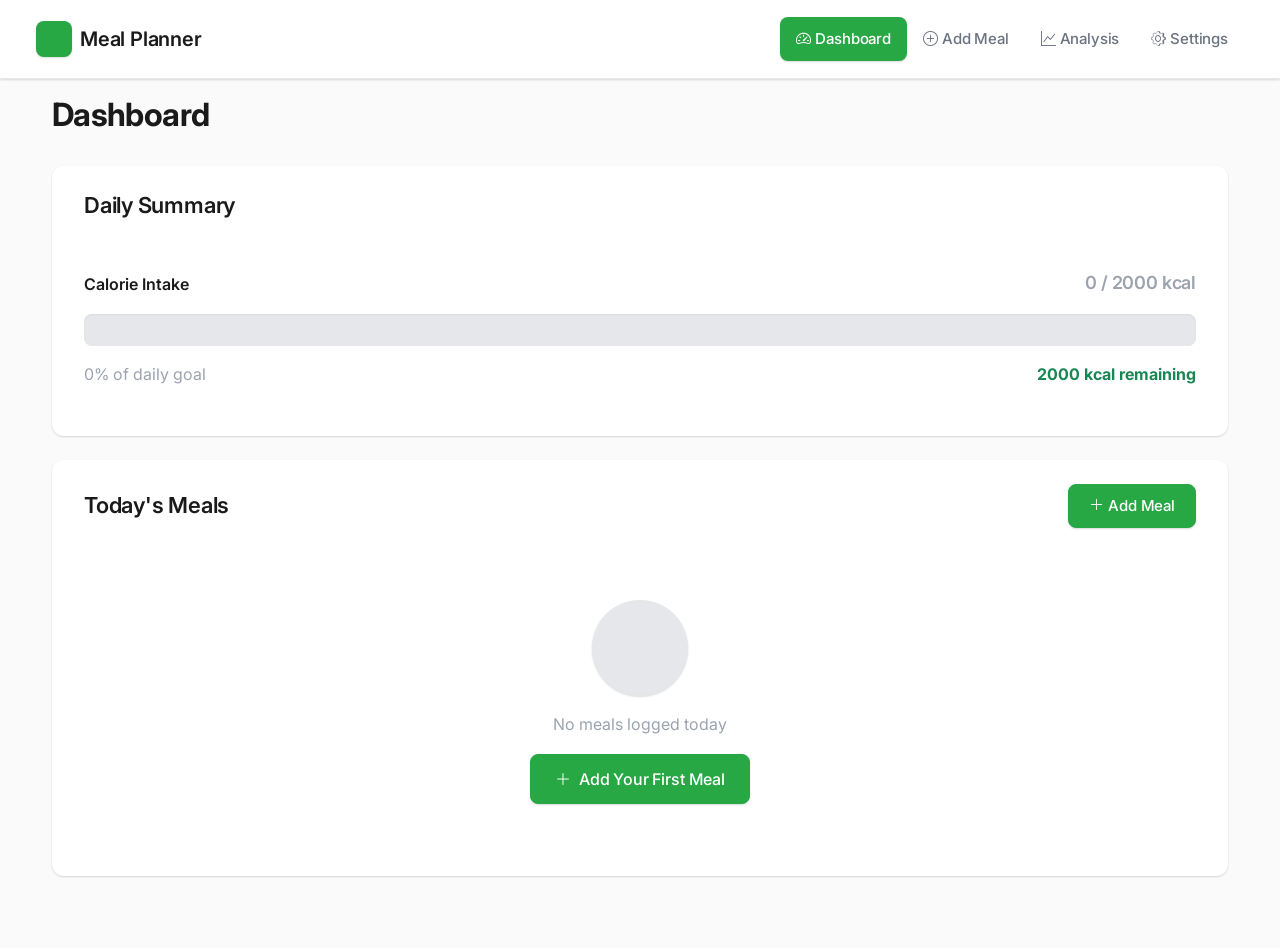
==== index.html @ e2e6d43e "Add New Files" ====
<!DOCTYPE html>
<html lang="en">
<head>
    <meta charset="UTF-8">
    <meta name="viewport" content="width=device-width, initial-scale=1.0">
    <title>Meal Planner - Dashboard</title>
    <link rel="preconnect" href="https://fonts.googleapis.com">
    <link rel="preconnect" href="https://fonts.gstatic.com" crossorigin>
    <link href="https://fonts.googleapis.com/css2?family=Inter:wght@400;500;600;700&family=Poppins:wght@400;500;600;700&family=Roboto:wght@400;500;700&display=swap" rel="stylesheet">
    <link href="https://cdn.jsdelivr.net/npm/bootstrap@5.3.0/dist/css/bootstrap.min.css" rel="stylesheet">
    <link rel="stylesheet" href="https://cdn.jsdelivr.net/npm/bootstrap-icons@1.10.0/font/bootstrap-icons.css">
    <link rel="stylesheet" href="css/style.css">
</head>
<body>
    <!-- Navigation Header -->
    <nav class="navbar navbar-expand-lg fixed-top">
        <div class="container-fluid">
            <a class="navbar-brand d-flex align-items-center" href="index.html">
                <div class="brand-icon me-2">
                    <i class="bi bi-fork-knife"></i>
                </div>
                <span>Meal Planner</span>
            </a>
            <button class="navbar-toggler" type="button" data-bs-toggle="collapse" data-bs-target="#navbarNav">
                <span class="navbar-toggler-icon"></span>
            </button>
            <div class="collapse navbar-collapse" id="navbarNav">
                <ul class="navbar-nav ms-auto">
                    <li class="nav-item">
                        <a class="nav-link active" href="index.html">
                            <i class="bi bi-speedometer2 me-1"></i>Dashboard
                        </a>
                    </li>
                    <li class="nav-item">
                        <a class="nav-link" href="add-meal.html">
                            <i class="bi bi-plus-circle me-1"></i>Add Meal
                        </a>
                    </li>
                    <li class="nav-item">
                        <a class="nav-link" href="analytics.html">
                            <i class="bi bi-graph-up me-1"></i>Analysis
                        </a>
                    </li>
                    <li class="nav-item">
                        <a class="nav-link" href="settings.html">
                            <i class="bi bi-gear me-1"></i>Settings
                        </a>
                    </li>
                </ul>
            </div>
        </div>
    </nav>

    <!-- Main Content -->
    <main class="main-content">
        <div class="container mt-5 pt-4">
            <h1 class="page-title">Dashboard</h1>

            <!-- Daily Summary Card -->
            <div class="card mb-4 shadow-sm">
                <div class="card-body">
                    <h2 class="card-title">Daily Summary</h2>
                    
                    <div class="calorie-intake-section">
                        <div class="d-flex justify-content-between align-items-center mb-3">
                            <h5 class="mb-0">Calorie Intake</h5>
                            <span class="calorie-text text-muted" id="calorieText">0 / 2000 kcal</span>
                        </div>
                        
                        <div class="progress mb-3">
                            <div class="progress-bar bg-success" role="progressbar" id="calorieProgress" 
                                 style="width: 0%" aria-valuenow="0" aria-valuemin="0" aria-valuemax="100">
                            </div>
                        </div>
                        
                        <div class="d-flex justify-content-between align-items-center">
                            <span class="text-muted" id="percentageText">0% of daily goal</span>
                            <span class="text-success fw-bold" id="remainingText">2000 kcal remaining</span>
                        </div>
                    </div>
                </div>
            </div>

            <!-- Today's Meals Card -->
            <div class="card shadow-sm">
                <div class="card-body">
                    <div class="d-flex justify-content-between align-items-center mb-4">
                        <h2 class="card-title mb-0">Today's Meals</h2>
                        <a href="add-meal.html" class="btn btn-success" 
                           data-bs-toggle="tooltip" 
                           data-bs-placement="left" 
                           title="Add a new meal to today's log">
                            <i class="bi bi-plus-lg me-1"></i>Add Meal
                        </a>
                    </div>
                    
                    <!-- Meals List Container -->
                    <div id="mealsList">
                        <!-- Empty State -->
                        <div class="empty-state text-center py-5" id="emptyState">
                            <div class="empty-icon mb-3">
                                <i class="bi bi-fork-knife"></i>
                            </div>
                            <p class="text-muted mb-3">No meals logged today</p>
                            <a href="add-meal.html" class="btn btn-success btn-lg"
                               data-bs-toggle="tooltip" 
                               data-bs-placement="top" 
                               title="Start tracking your meals by adding your first meal">
                                <i class="bi bi-plus-lg me-2"></i>Add Your First Meal
                            </a>
                        </div>
                    </div>
                </div>
            </div>
        </div>
    </main>

    <script src="https://cdn.jsdelivr.net/npm/bootstrap@5.3.0/dist/js/bootstrap.bundle.min.js"></script>
    <script src="js/utils.js"></script>
    <script src="js/modal-utils.js"></script>
    <script src="js/navigation.js"></script>
    <script src="js/dashboard.js"></script>
</body>
</html>
---- css/style.css ----
/* Global Styles */
:root {
    --primary-color: #28a745;
    --primary-dark: #218838;
    --primary-light: #d4edda;
    --secondary-color: #6c757d;
    --danger-color: #dc3545;
    --light-bg: #fafafa;
    --white: #ffffff;
    --dark-bg: #2c3e50;
    --text-primary: #1a1a1a;
    --text-secondary: #6b7280;
    --text-muted: #9ca3af;
    --border-color: #e5e7eb;
    --shadow-sm: 0 1px 3px rgba(0, 0, 0, 0.05), 0 1px 2px rgba(0, 0, 0, 0.1);
    --shadow-md: 0 4px 6px rgba(0, 0, 0, 0.07), 0 2px 4px rgba(0, 0, 0, 0.06);
    --shadow-lg: 0 10px 15px rgba(0, 0, 0, 0.1), 0 4px 6px rgba(0, 0, 0, 0.05);
    --radius-sm: 8px;
    --radius-md: 12px;
    --radius-lg: 16px;
    --spacing-xs: 0.5rem;
    --spacing-sm: 1rem;
    --spacing-md: 1.5rem;
    --spacing-lg: 2rem;
    --spacing-xl: 3rem;
}

* {
    margin: 0;
    padding: 0;
    box-sizing: border-box;
}

body {
    font-family: 'Inter', 'Poppins', 'Roboto', -apple-system, BlinkMacSystemFont, 'Segoe UI', sans-serif;
    background-color: var(--light-bg);
    min-height: 100vh;
    color: var(--text-primary);
    line-height: 1.6;
    -webkit-font-smoothing: antialiased;
    -moz-osx-font-smoothing: grayscale;
}

/* Typography Hierarchy */
h1, .h1 {
    font-size: 2.25rem;
    font-weight: 700;
    line-height: 1.2;
    letter-spacing: -0.02em;
    color: var(--text-primary);
    margin-bottom: var(--spacing-md);
}

h2, .h2 {
    font-size: 1.75rem;
    font-weight: 600;
    line-height: 1.3;
    letter-spacing: -0.01em;
    color: var(--text-primary);
    margin-bottom: var(--spacing-sm);
}

h3, .h3 {
    font-size: 1.375rem;
    font-weight: 600;
    line-height: 1.4;
    color: var(--text-primary);
    margin-bottom: var(--spacing-sm);
}

h4, .h4 {
    font-size: 1.125rem;
    font-weight: 600;
    line-height: 1.5;
    color: var(--text-primary);
}

h5, .h5 {
    font-size: 1rem;
    font-weight: 600;
    line-height: 1.5;
    color: var(--text-primary);
}

body, p {
    font-size: 1rem;
    font-weight: 400;
    line-height: 1.6;
    color: var(--text-primary);
}

/* Navigation Styles */
.navbar {
    padding: var(--spacing-sm) var(--spacing-md);
    box-shadow: var(--shadow-sm);
    background-color: var(--white) !important;
    border-bottom: 1px solid var(--border-color);
    backdrop-filter: blur(10px);
}

.navbar-brand {
    font-weight: 600;
    font-size: 1.25rem;
    letter-spacing: -0.01em;
    color: var(--text-primary) !important;
}

.brand-icon {
    width: 36px;
    height: 36px;
    background-color: var(--primary-color);
    border-radius: var(--radius-sm);
    display: flex;
    align-items: center;
    justify-content: center;
    color: white;
    font-size: 1.2rem;
    box-shadow: var(--shadow-sm);
}

.nav-link {
    padding: 0.625rem 1rem !important;
    border-radius: var(--radius-sm);
    transition: all 0.2s ease;
    font-weight: 500;
    font-size: 0.9375rem;
    letter-spacing: -0.01em;
    color: var(--text-secondary) !important;
}

.nav-link:hover {
    background-color: var(--light-bg);
    color: var(--text-primary) !important;
    transform: translateY(-1px);
}

.nav-link.active {
    background-color: var(--primary-color) !important;
    color: white !important;
    box-shadow: var(--shadow-sm);
}

.navbar-toggler {
    border-color: var(--border-color);
    padding: 0.25rem 0.5rem;
}

.navbar-toggler-icon {
    background-image: url("data:image/svg+xml,%3csvg xmlns='http://www.w3.org/2000/svg' viewBox='0 0 30 30'%3e%3cpath stroke='rgba(26, 26, 26, 0.75)' stroke-linecap='round' stroke-miterlimit='10' stroke-width='2' d='M4 7h22M4 15h22M4 23h22'/%3e%3c/svg%3e");
}

.navbar-toggler:focus {
    box-shadow: 0 0 0 0.2rem rgba(40, 167, 69, 0.15);
}

/* Main Content */
.main-content {
    padding-bottom: var(--spacing-xl);
    padding-top: var(--spacing-md);
}

.page-title {
    font-size: 2rem;
    font-weight: 700;
    line-height: 1.2;
    letter-spacing: -0.02em;
    color: var(--text-primary);
    margin-bottom: var(--spacing-lg);
}

/* Card Styles */
.card {
    border: none;
    border-radius: var(--radius-md);
    margin-bottom: var(--spacing-md);
    background-color: var(--white);
    box-shadow: var(--shadow-sm);
    transition: all 0.3s ease;
    overflow: hidden;
}

.card:hover {
    box-shadow: var(--shadow-md);
    transform: translateY(-2px);
}

.card-body {
    padding: var(--spacing-md) var(--spacing-lg);
}

.card-title {
    font-size: 1.375rem;
    font-weight: 600;
    line-height: 1.4;
    color: var(--text-primary);
    margin-bottom: var(--spacing-md);
    letter-spacing: -0.01em;
}

.shadow-sm {
    box-shadow: var(--shadow-sm) !important;
}

/* Dashboard Specific Styles */
.calorie-intake-section {
    padding: var(--spacing-md) 0;
}

.calorie-text {
    font-size: 1.125rem;
    font-weight: 600;
    letter-spacing: -0.01em;
}

.progress {
    border-radius: var(--radius-sm);
    background-color: var(--border-color);
    overflow: hidden;
    height: 32px;
    box-shadow: inset 0 1px 2px rgba(0, 0, 0, 0.05);
}

.progress-bar {
    transition: width 0.6s ease;
    display: flex;
    align-items: center;
    justify-content: center;
    color: white;
    font-weight: 600;
}

/* Empty State */
.empty-state {
    padding: var(--spacing-xl) var(--spacing-sm);
    text-align: center;
}

.empty-icon {
    width: 96px;
    height: 96px;
    margin: 0 auto var(--spacing-md);
    background-color: var(--border-color);
    border-radius: 50%;
    display: flex;
    align-items: center;
    justify-content: center;
    font-size: 2.5rem;
    color: var(--text-muted);
    box-shadow: var(--shadow-sm);
}

/* Meal List Item */
.meal-item {
    padding: var(--spacing-md);
    border-bottom: 1px solid var(--border-color);
    transition: all 0.2s ease;
    background-color: var(--white);
}

.meal-item:last-child {
    border-bottom: none;
}

.meal-item:hover {
    background-color: var(--light-bg);
    box-shadow: var(--shadow-sm);
}

.meal-item-header {
    display: flex;
    justify-content: space-between;
    align-items: flex-start;
    margin-bottom: var(--spacing-xs);
    gap: var(--spacing-sm);
}

.meal-name {
    font-size: 1.125rem;
    font-weight: 600;
    line-height: 1.4;
    color: var(--text-primary);
    margin: 0 0 var(--spacing-xs) 0;
    letter-spacing: -0.01em;
}

.meal-category {
    font-size: 0.8125rem;
    font-weight: 500;
    color: var(--text-secondary);
    background-color: var(--border-color);
    padding: 0.375rem 0.75rem;
    border-radius: var(--radius-sm);
    display: inline-block;
    letter-spacing: 0.01em;
}

.meal-calories {
    font-size: 1.125rem;
    font-weight: 600;
    color: var(--primary-color);
    letter-spacing: -0.01em;
}

.meal-time {
    font-size: 0.875rem;
    font-weight: 400;
    color: var(--text-muted);
    margin-top: var(--spacing-xs);
}

.meal-actions {
    display: flex;
    gap: 0.5rem;
}

.btn-icon {
    width: 36px;
    height: 36px;
    padding: 0;
    display: flex;
    align-items: center;
    justify-content: center;
    border-radius: var(--radius-sm);
    transition: all 0.2s ease;
}

.btn-icon:hover {
    transform: scale(1.05);
    box-shadow: var(--shadow-sm);
}

/* Form Styles */
.form-label {
    font-size: 0.9375rem;
    font-weight: 500;
    color: var(--text-primary);
    margin-bottom: var(--spacing-xs);
    letter-spacing: -0.01em;
}

.form-control,
.form-select {
    border: 1px solid var(--border-color);
    border-radius: var(--radius-sm);
    padding: 0.625rem 0.875rem;
    font-size: 1rem;
    line-height: 1.5;
    transition: all 0.2s ease;
    background-color: var(--white);
}

.form-control:focus,
.form-select:focus {
    border-color: var(--primary-color);
    box-shadow: 0 0 0 3px rgba(40, 167, 69, 0.1);
    outline: none;
}

.form-control::placeholder {
    color: var(--text-muted);
    font-weight: 400;
}

/* Button Styles */
.btn {
    border-radius: var(--radius-sm);
    font-weight: 500;
    font-size: 0.9375rem;
    padding: 0.625rem 1.25rem;
    transition: all 0.2s ease;
    letter-spacing: -0.01em;
    border: 1px solid transparent;
    box-shadow: var(--shadow-sm);
}

.btn:hover {
    transform: translateY(-1px);
    box-shadow: var(--shadow-md);
}

.btn:active {
    transform: translateY(0);
    box-shadow: var(--shadow-sm);
}

.btn-success {
    background-color: var(--primary-color);
    border-color: var(--primary-color);
    color: white;
}

.btn-success:hover {
    background-color: var(--primary-dark);
    border-color: var(--primary-dark);
    color: white;
}

.btn-lg {
    padding: 0.75rem 1.5rem;
    font-size: 1rem;
    font-weight: 500;
}

.btn-outline-primary {
    border-color: var(--border-color);
    background-color: var(--white);
    color: var(--text-primary);
}

.btn-outline-primary:hover {
    border-color: var(--primary-color);
    background-color: var(--primary-light);
    color: var(--primary-color);
}

.btn-outline-secondary {
    border-color: var(--border-color);
    background-color: var(--white);
    color: var(--text-secondary);
}

.btn-outline-secondary:hover {
    border-color: var(--text-secondary);
    background-color: var(--light-bg);
    color: var(--text-primary);
}

.btn-danger {
    background-color: var(--danger-color);
    border-color: var(--danger-color);
    color: white;
}

.btn-secondary {
    background-color: var(--secondary-color);
    border-color: var(--secondary-color);
    color: white;
}

/* Table Styles */
.table {
    margin-bottom: 0;
    border-collapse: separate;
    border-spacing: 0;
}

.table thead th {
    border-bottom: 2px solid var(--border-color);
    font-weight: 600;
    font-size: 0.875rem;
    color: var(--text-primary);
    background-color: var(--light-bg);
    padding: var(--spacing-sm) var(--spacing-md);
    text-transform: uppercase;
    letter-spacing: 0.05em;
    font-size: 0.75rem;
}

.table tbody td {
    padding: var(--spacing-md);
    border-bottom: 1px solid var(--border-color);
    font-size: 0.9375rem;
    color: var(--text-primary);
}

.table tbody tr {
    transition: all 0.2s ease;
    background-color: var(--white);
}

.table tbody tr:hover {
    background-color: var(--light-bg);
    box-shadow: inset 0 0 0 1px var(--border-color);
}

.table tbody tr:last-child td {
    border-bottom: none;
}

/* Chart Styles */
.chart-legend {
    display: flex;
    justify-content: center;
    gap: 2rem;
    flex-wrap: wrap;
}

.legend-item {
    display: flex;
    align-items: center;
    gap: 0.5rem;
    font-size: 0.9rem;
}

.legend-color {
    width: 16px;
    height: 16px;
    border-radius: 3px;
    display: inline-block;
}

/* Modal Styles */
.modal-content {
    border-radius: var(--radius-md);
    border: none;
    box-shadow: var(--shadow-lg);
}

.modal-header {
    border-bottom: 1px solid var(--border-color);
    padding: var(--spacing-md) var(--spacing-lg);
    background-color: var(--white);
}

.modal-title {
    font-size: 1.375rem;
    font-weight: 600;
    color: var(--text-primary);
    letter-spacing: -0.01em;
}

.modal-body {
    padding: var(--spacing-lg);
    background-color: var(--white);
}

.modal-footer {
    border-top: 1px solid var(--border-color);
    padding: var(--spacing-md) var(--spacing-lg);
    background-color: var(--light-bg);
    border-radius: 0 0 var(--radius-md) var(--radius-md);
}

.btn-close {
    opacity: 0.5;
    transition: opacity 0.2s ease;
}

.btn-close:hover {
    opacity: 1;
}

/* Responsive Design */
@media (max-width: 768px) {
    .page-title {
        font-size: 1.75rem;
    }

    .card-body {
        padding: 1.25rem;
    }

    .btn-lg {
        width: 100%;
        margin-bottom: 0.5rem;
    }

    .d-flex.gap-3 {
        flex-direction: column;
        gap: 1rem !important;
    }

    .chart-legend {
        gap: 1rem;
    }

    .meal-item-header {
        flex-direction: column;
        gap: 0.5rem;
    }
}

@media (max-width: 576px) {
    .navbar-brand {
        font-size: 1rem;
    }

    .brand-icon {
        width: 30px;
        height: 30px;
        font-size: 1rem;
    }

    .nav-link {
        padding: 0.5rem !important;
        font-size: 0.9rem;
    }

    .empty-icon {
        width: 80px;
        height: 80px;
        font-size: 2.5rem;
    }
}

/* Filter Button Styles (Weekly/Monthly) */
.filter-btn {
    min-width: 200px;
    padding: 1rem 2.25rem;
    font-size: 1.0625rem;
    font-weight: 600;
    border-radius: var(--radius-md);
    transition: all 0.25s cubic-bezier(0.4, 0, 0.2, 1);
    border: 2px solid var(--border-color);
    letter-spacing: -0.01em;
    background-color: var(--white);
    color: var(--text-primary);
    box-shadow: var(--shadow-sm);
    position: relative;
    overflow: hidden;
    display: inline-flex;
    align-items: center;
    justify-content: center;
}

.filter-btn::before {
    content: '';
    position: absolute;
    top: 0;
    left: -100%;
    width: 100%;
    height: 100%;
    background: linear-gradient(90deg, transparent, rgba(255, 255, 255, 0.3), transparent);
    transition: left 0.5s ease;
}

.filter-btn:hover::before {
    left: 100%;
}

.filter-btn.active {
    background-color: var(--primary-color);
    border-color: var(--primary-color);
    color: white;
    box-shadow: 0 6px 16px rgba(40, 167, 69, 0.3);
    transform: translateY(-2px);
}

.filter-btn:not(.active) {
    background-color: var(--white);
    border-color: var(--border-color);
    color: var(--text-primary);
}

.filter-btn:not(.active):hover {
    background-color: var(--light-bg);
    border-color: var(--primary-color);
    color: var(--primary-color);
    box-shadow: var(--shadow-md);
    transform: translateY(-2px);
}

.filter-btn i {
    margin-right: 0.5rem;
    font-size: 1.125rem;
}

/* Meal Category Button Styles - Smaller with Formal Colors */
.meal-category-btn {
    flex: 1;
    min-width: 100px;
    padding: 0.5rem 0.875rem;
    font-size: 0.875rem;
    font-weight: 500;
    transition: all 0.2s ease;
    white-space: nowrap;
    border-radius: var(--radius-sm);
    border: 1px solid var(--border-color);
    letter-spacing: -0.01em;
    background-color: var(--white);
    color: var(--text-secondary);
    box-shadow: var(--shadow-sm);
    position: relative;
    overflow: hidden;
    display: inline-flex;
    align-items: center;
    justify-content: center;
}

.meal-category-btn i {
    margin-right: 0.375rem;
    font-size: 0.9375rem;
    transition: all 0.2s ease;
}

.meal-category-btn.active,
.meal-category-btn.btn-primary {
    background-color: var(--primary-color);
    border-color: var(--primary-color);
    color: white;
    box-shadow: var(--shadow-sm);
    font-weight: 600;
}

.meal-category-btn.active i,
.meal-category-btn.btn-primary i {
    color: white;
}

.meal-category-btn:not(.active):not(.btn-primary) {
    background-color: var(--white);
    border-color: var(--border-color);
    color: var(--text-secondary);
}

.meal-category-btn:not(.active):not(.btn-primary):hover {
    background-color: var(--light-bg);
    border-color: var(--primary-color);
    color: var(--primary-color);
    box-shadow: var(--shadow-sm);
    transform: translateY(-1px);
}

.meal-category-btn:not(.active):not(.btn-primary):hover i {
    color: var(--primary-color);
}

/* Chart Container Styles */
#weeklyChartContainer,
#monthlyChartContainer {
    position: relative;
    height: 400px;
    margin-bottom: 1rem;
}

@media (max-width: 768px) {
    #weeklyChartContainer,
    #monthlyChartContainer {
        height: 300px;
    }
    
    .filter-btn {
        min-width: 140px;
        padding: 0.875rem 1.5rem;
        font-size: 0.9375rem;
    }
    
    .filter-btn i {
        font-size: 1rem;
    }
    
    .meal-category-btn {
        min-width: 90px;
        padding: 0.5rem 0.75rem;
        font-size: 0.8125rem;
    }
    
    .meal-category-btn i {
        font-size: 0.875rem;
        margin-right: 0.25rem;
    }
}

/* Utility Classes */
.text-muted {
    color: var(--text-muted) !important;
}

.text-secondary {
    color: var(--text-secondary) !important;
}

.mt-custom {
    margin-top: 5rem;
}

/* Container spacing */
.container {
    max-width: 1200px;
}

/* Additional spacing utilities */
.mb-spacing-md {
    margin-bottom: var(--spacing-md);
}

.mb-spacing-lg {
    margin-bottom: var(--spacing-lg);
}

.p-spacing-md {
    padding: var(--spacing-md);
}

/* Data Management Section Styles */
.export-section,
.clear-section {
    padding: var(--spacing-md) 0;
}

.export-section {
    border-bottom: 1px solid var(--border-color);
    margin-bottom: var(--spacing-md);
    padding-bottom: var(--spacing-lg);
}

.clear-section {
    padding-top: var(--spacing-md);
}

.export-section h5,
.clear-section h5 {
    font-size: 1.125rem;
    font-weight: 600;
    color: var(--text-primary);
    letter-spacing: -0.01em;
}

.export-section .text-muted,
.clear-section .text-muted {
    font-size: 0.875rem;
    line-height: 1.6;
    margin-bottom: var(--spacing-sm);
}

.form-text {
    font-size: 0.8125rem;
    color: var(--text-muted);
    margin-top: 0.375rem;
    display: block;
    line-height: 1.4;
}

.fw-semibold {
    font-weight: 600;
}

.export-section .btn-lg,
.clear-section .btn-lg {
    min-width: 160px;
}

@media (max-width: 768px) {
    .export-section,
    .clear-section {
        padding: var(--spacing-sm) 0;
    }
    
    .export-section {
        padding-bottom: var(--spacing-md);
    }
    
    .export-section .btn-lg,
    .clear-section .btn-lg {
        width: 100%;
        min-width: auto;
    }
    
    .export-section h5,
    .clear-section h5 {
        font-size: 1rem;
    }
}

/* Smooth transitions for specific elements */
.card, .btn, .nav-link, .meal-item, .form-control, .form-select,
.filter-btn, .meal-category-btn, .btn-icon {
    transition-property: background-color, border-color, color, box-shadow, transform;
    transition-duration: 0.2s;
    transition-timing-function: ease;
}

/* Tooltip Styles */
.tooltip {
    font-size: 0.8125rem;
    font-weight: 500;
    opacity: 0;
    transition: opacity 0.15s ease;
}

.tooltip.show {
    opacity: 1;
}

.tooltip-inner {
    background-color: rgba(26, 26, 26, 0.95);
    color: var(--white);
    padding: 0.5rem 0.875rem;
    border-radius: var(--radius-sm);
    box-shadow: var(--shadow-md);
    max-width: 280px;
    text-align: center;
    letter-spacing: -0.01em;
    line-height: 1.4;
    backdrop-filter: blur(10px);
}

.tooltip.bs-tooltip-top .tooltip-arrow::before {
    border-top-color: rgba(26, 26, 26, 0.95);
}

.tooltip.bs-tooltip-bottom .tooltip-arrow::before {
    border-bottom-color: rgba(26, 26, 26, 0.95);
}

.tooltip.bs-tooltip-start .tooltip-arrow::before {
    border-left-color: rgba(26, 26, 26, 0.95);
}

.tooltip.bs-tooltip-end .tooltip-arrow::before {
    border-right-color: rgba(26, 26, 26, 0.95);
}

/* Tooltip trigger elements */
[data-bs-toggle="tooltip"] {
    cursor: help;
}

/* Modal Styles - Enhanced */
.modal-dialog-centered {
    display: flex;
    align-items: center;
    min-height: calc(100% - 1rem);
}

.modal-content {
    border: none;
    box-shadow: var(--shadow-lg);
    background-color: var(--white);
}

.modal-body.text-center {
    padding: var(--spacing-xl) var(--spacing-lg);
}

.success-icon,
.error-icon,
.confirm-icon,
.info-icon {
    margin-bottom: var(--spacing-md);
    display: inline-block;
}

.success-icon i,
.error-icon i,
.confirm-icon i,
.info-icon i {
    display: block;
}

.modal-footer.justify-content-center {
    padding: var(--spacing-md) var(--spacing-lg);
}

.modal-footer .btn {
    min-width: 100px;
}

.modal-backdrop {
    background-color: rgba(0, 0, 0, 0.5);
    backdrop-filter: blur(2px);
}

.modal-backdrop.show {
    opacity: 0.5;
}

/* Loading States */
.spinner-border-sm {
    width: 1rem;
    height: 1rem;
    border-width: 0.15em;
}
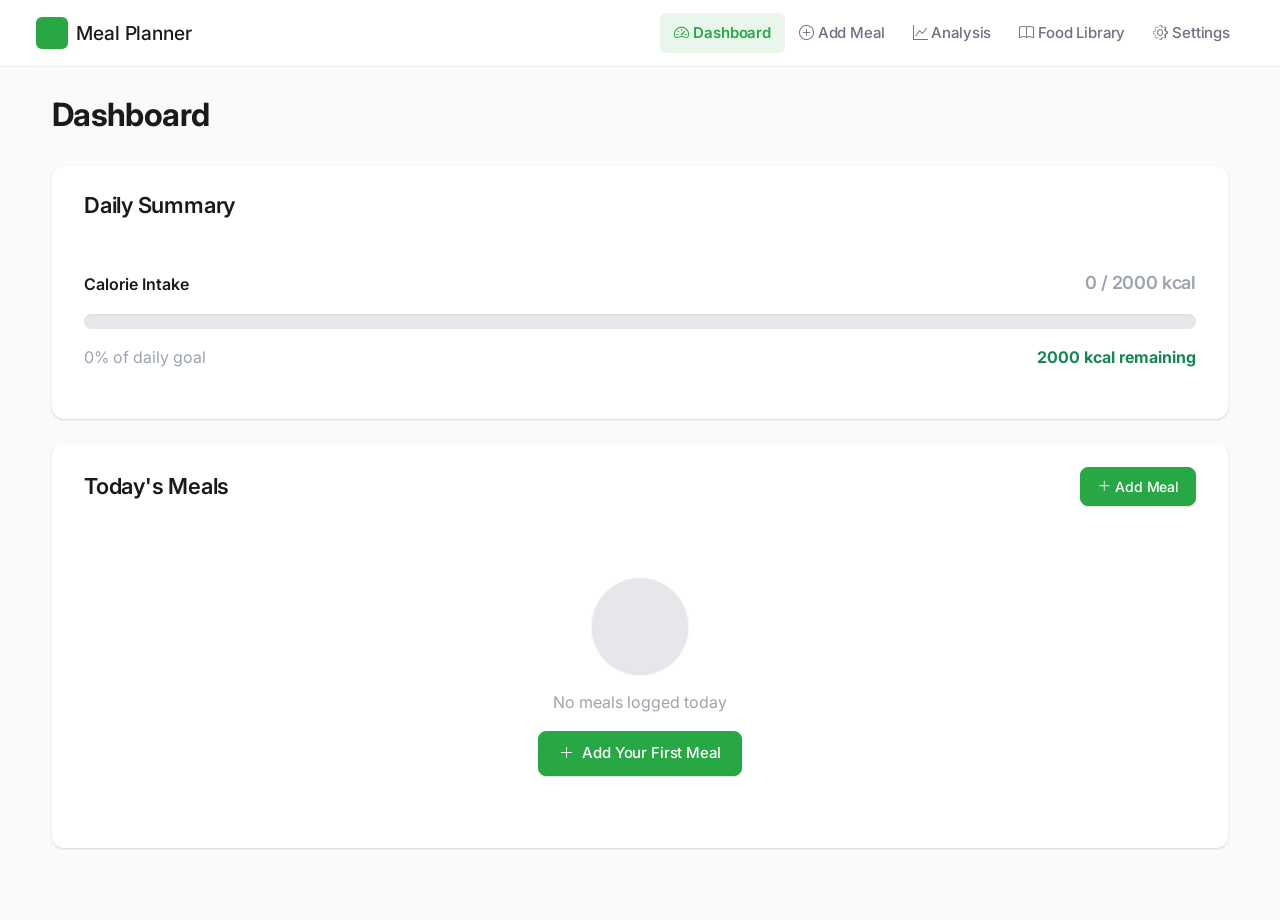
==== commit a5339eb3: "Make Visuals Perfect" ====
--- a/index.html
+++ b/index.html
@@ -39,6 +39,11 @@
                     <li class="nav-item">
                         <a class="nav-link" href="analytics.html">
                             <i class="bi bi-graph-up me-1"></i>Analysis
+                        </a>
+                    </li>
+                    <li class="nav-item">
+                        <a class="nav-link" href="food-library.html">
+                            <i class="bi bi-book me-1"></i>Food Library
                         </a>
                     </li>
                     <li class="nav-item">
@@ -86,10 +91,11 @@
                 <div class="card-body">
                     <div class="d-flex justify-content-between align-items-center mb-4">
                         <h2 class="card-title mb-0">Today's Meals</h2>
-                        <a href="add-meal.html" class="btn btn-success" 
-                           data-bs-toggle="tooltip" 
-                           data-bs-placement="left" 
-                           title="Add a new meal to today's log">
+                        <a href="add-meal.html" class="btn btn-success"
+                           data-bs-toggle="tooltip"
+                           data-bs-placement="left"
+                           title="Add a new meal to today's log"
+                           style="cursor: pointer;">
                             <i class="bi bi-plus-lg me-1"></i>Add Meal
                         </a>
                     </div>
@@ -103,9 +109,10 @@
                             </div>
                             <p class="text-muted mb-3">No meals logged today</p>
                             <a href="add-meal.html" class="btn btn-success btn-lg"
-                               data-bs-toggle="tooltip" 
-                               data-bs-placement="top" 
-                               title="Start tracking your meals by adding your first meal">
+                               data-bs-toggle="tooltip"
+                               data-bs-placement="top"
+                               title="Start tracking your meals by adding your first meal"
+                               style="cursor: pointer;">
                                 <i class="bi bi-plus-lg me-2"></i>Add Your First Meal
                             </a>
                         </div>
--- a/css/style.css
+++ b/css/style.css
@@ -91,37 +91,33 @@
 
 /* Navigation Styles */
 .navbar {
-    padding: var(--spacing-sm) var(--spacing-md);
-    box-shadow: var(--shadow-sm);
+    padding: 0.75rem var(--spacing-md);
     background-color: var(--white) !important;
-    border-bottom: 1px solid var(--border-color);
-    backdrop-filter: blur(10px);
+    border-bottom: 1px solid rgba(0, 0, 0, 0.08);
 }
 
 .navbar-brand {
-    font-weight: 600;
-    font-size: 1.25rem;
-    letter-spacing: -0.01em;
+    font-weight: 500;
+    font-size: 1.2rem;
+    letter-spacing: -0.005em;
     color: var(--text-primary) !important;
 }
 
 .brand-icon {
-    width: 36px;
-    height: 36px;
+    width: 32px;
+    height: 32px;
     background-color: var(--primary-color);
-    border-radius: var(--radius-sm);
+    border-radius: 6px;
     display: flex;
     align-items: center;
     justify-content: center;
     color: white;
-    font-size: 1.2rem;
-    box-shadow: var(--shadow-sm);
+    font-size: 1.1rem;
 }
 
 .nav-link {
-    padding: 0.625rem 1rem !important;
-    border-radius: var(--radius-sm);
-    transition: all 0.2s ease;
+    padding: 0.5rem 0.875rem !important;
+    transition: color 0.2s ease;
     font-weight: 500;
     font-size: 0.9375rem;
     letter-spacing: -0.01em;
@@ -129,20 +125,20 @@
 }
 
 .nav-link:hover {
-    background-color: var(--light-bg);
     color: var(--text-primary) !important;
-    transform: translateY(-1px);
 }
 
 .nav-link.active {
-    background-color: var(--primary-color) !important;
-    color: white !important;
-    box-shadow: var(--shadow-sm);
+    background-color: rgba(40, 167, 69, 0.1) !important;
+    color: var(--primary-color) !important;
+    font-weight: 600;
+    border-radius: 6px;
 }
 
 .navbar-toggler {
-    border-color: var(--border-color);
+    border: none;
     padding: 0.25rem 0.5rem;
+    background-color: transparent;
 }
 
 .navbar-toggler-icon {
@@ -150,7 +146,8 @@
 }
 
 .navbar-toggler:focus {
-    box-shadow: 0 0 0 0.2rem rgba(40, 167, 69, 0.15);
+    outline: none;
+    background-color: rgba(0, 0, 0, 0.05);
 }
 
 /* Main Content */
@@ -216,7 +213,7 @@
     border-radius: var(--radius-sm);
     background-color: var(--border-color);
     overflow: hidden;
-    height: 32px;
+    height: 15px;
     box-shadow: inset 0 1px 2px rgba(0, 0, 0, 0.05);
 }
 
@@ -251,54 +248,99 @@
 
 /* Meal List Item */
 .meal-item {
-    padding: var(--spacing-md);
-    border-bottom: 1px solid var(--border-color);
+    padding: var(--spacing-lg);
+    margin-bottom: var(--spacing-md);
+    border-radius: var(--radius-md);
+    border: 1px solid var(--border-color);
     transition: all 0.2s ease;
     background-color: var(--white);
+    box-shadow: var(--shadow-sm);
 }
 
 .meal-item:last-child {
-    border-bottom: none;
+    margin-bottom: 0;
 }
 
 .meal-item:hover {
     background-color: var(--light-bg);
-    box-shadow: var(--shadow-sm);
+    box-shadow: var(--shadow-md);
+    transform: translateY(-1px);
+    border-color: rgba(40, 167, 69, 0.2);
 }
 
 .meal-item-header {
     display: flex;
     justify-content: space-between;
     align-items: flex-start;
-    margin-bottom: var(--spacing-xs);
-    gap: var(--spacing-sm);
+    gap: var(--spacing-md);
+}
+
+.meal-item-header > .flex-fill {
+    min-width: 0;
+    flex: 1;
+}
+
+.meal-item-header > .text-end {
+    display: flex;
+    flex-direction: column;
+    align-items: flex-end;
+    justify-content: flex-start;
+    min-width: fit-content;
 }
 
 .meal-name {
-    font-size: 1.125rem;
-    font-weight: 600;
-    line-height: 1.4;
-    color: var(--text-primary);
-    margin: 0 0 var(--spacing-xs) 0;
-    letter-spacing: -0.01em;
+    font-size: 1.25rem;
+    font-weight: 600;
+    line-height: 1.3;
+    color: var(--text-primary);
+    margin: 0 0 var(--spacing-sm) 0;
+    letter-spacing: -0.02em;
 }
 
 .meal-category {
     font-size: 0.8125rem;
-    font-weight: 500;
-    color: var(--text-secondary);
-    background-color: var(--border-color);
-    padding: 0.375rem 0.75rem;
-    border-radius: var(--radius-sm);
-    display: inline-block;
+    font-weight: 600;
+    padding: 0.375rem 0.875rem;
+    border-radius: var(--radius-md);
+    display: inline-flex;
+    align-items: center;
+    gap: 0.375rem;
     letter-spacing: 0.01em;
+    text-transform: uppercase;
+}
+
+/* Meal category color variants */
+.meal-category[data-category="Breakfast"] {
+    background-color: rgba(255, 193, 7, 0.15);
+    color: #856404;
+    border: 1px solid rgba(255, 193, 7, 0.3);
+}
+
+.meal-category[data-category="Lunch"] {
+    background-color: rgba(23, 162, 184, 0.15);
+    color: #0c5460;
+    border: 1px solid rgba(23, 162, 184, 0.3);
+}
+
+.meal-category[data-category="Dinner"] {
+    background-color: rgba(108, 117, 125, 0.15);
+    color: #383d41;
+    border: 1px solid rgba(108, 117, 125, 0.3);
+}
+
+.meal-category[data-category="Snack"] {
+    background-color: rgba(255, 87, 34, 0.15);
+    color: #bf360c;
+    border: 1px solid rgba(255, 87, 34, 0.3);
 }
 
 .meal-calories {
-    font-size: 1.125rem;
-    font-weight: 600;
+    font-size: 1.375rem;
+    font-weight: 700;
     color: var(--primary-color);
-    letter-spacing: -0.01em;
+    letter-spacing: -0.02em;
+    margin-bottom: 0;
+    line-height: 1.2;
 }
 
 .meal-time {
@@ -311,6 +353,8 @@
 .meal-actions {
     display: flex;
     gap: 0.5rem;
+    justify-content: flex-end;
+    margin-top: var(--spacing-xs);
 }
 
 .btn-icon {
@@ -365,8 +409,8 @@
 .btn {
     border-radius: var(--radius-sm);
     font-weight: 500;
-    font-size: 0.9375rem;
-    padding: 0.625rem 1.25rem;
+    font-size: 0.875rem;
+    padding: 0.5rem 1rem;
     transition: all 0.2s ease;
     letter-spacing: -0.01em;
     border: 1px solid transparent;
@@ -396,8 +440,8 @@
 }
 
 .btn-lg {
-    padding: 0.75rem 1.5rem;
-    font-size: 1rem;
+    padding: 0.625rem 1.25rem;
+    font-size: 0.9375rem;
     font-weight: 500;
 }
 
@@ -564,26 +608,58 @@
         gap: 1rem;
     }
 
+    .meal-item {
+        padding: var(--spacing-md);
+        margin-bottom: var(--spacing-sm);
+    }
+
     .meal-item-header {
         flex-direction: column;
-        gap: 0.5rem;
+        gap: var(--spacing-sm);
+        align-items: stretch;
+    }
+
+    .meal-item-header > .text-end {
+        flex-direction: row;
+        justify-content: space-between;
+        align-items: center;
+        width: 100%;
+    }
+
+    .meal-name {
+        font-size: 1.125rem;
+    }
+
+    .meal-calories {
+        font-size: 1.25rem;
+        margin-bottom: 0;
+        text-align: left;
+    }
+
+    .meal-actions {
+        margin-top: 0;
+    }
+
+    .meal-category {
+        font-size: 0.75rem;
+        padding: 0.25rem 0.625rem;
     }
 }
 
 @media (max-width: 576px) {
     .navbar-brand {
+        font-size: 1.1rem;
+    }
+
+    .brand-icon {
+        width: 28px;
+        height: 28px;
         font-size: 1rem;
     }
 
-    .brand-icon {
-        width: 30px;
-        height: 30px;
-        font-size: 1rem;
-    }
-
     .nav-link {
-        padding: 0.5rem !important;
-        font-size: 0.9rem;
+        padding: 0.5rem 0.75rem !important;
+        font-size: 0.875rem;
     }
 
     .empty-icon {
@@ -591,13 +667,48 @@
         height: 80px;
         font-size: 2.5rem;
     }
+
+    /* Mobile button adjustments */
+    .btn {
+        padding: 0.625rem 1.125rem;
+        font-size: 0.875rem;
+        min-height: 44px; /* Ensure touch-friendly size */
+    }
+
+    .btn-icon {
+        width: 44px;
+        height: 44px;
+    }
+
+    .filter-btn {
+        min-width: 120px;
+        padding: 0.625rem 1rem;
+        font-size: 0.875rem;
+    }
+
+    .meal-category-btn {
+        padding: 0.3125rem 0.5rem;
+        font-size: 0.75rem;
+        min-width: 65px;
+    }
+
+    /* Prevent meal category buttons from wrapping in mobile */
+    .meal-categories-container {
+        flex-wrap: nowrap !important;
+        gap: 0.375rem !important;
+    }
+
+    .meal-category-btn i {
+        font-size: 0.75rem;
+        margin-right: 0.25rem;
+    }
 }
 
 /* Filter Button Styles (Weekly/Monthly) */
 .filter-btn {
-    min-width: 200px;
-    padding: 1rem 2.25rem;
-    font-size: 1.0625rem;
+    min-width: 160px;
+    padding: 0.75rem 1.5rem;
+    font-size: 0.9375rem;
     font-weight: 600;
     border-radius: var(--radius-md);
     transition: all 0.25s cubic-bezier(0.4, 0, 0.2, 1);
@@ -658,9 +769,9 @@
 /* Meal Category Button Styles - Smaller with Formal Colors */
 .meal-category-btn {
     flex: 1;
-    min-width: 100px;
-    padding: 0.5rem 0.875rem;
-    font-size: 0.875rem;
+    min-width: 80px;
+    padding: 0.375rem 0.625rem;
+    font-size: 0.8125rem;
     font-weight: 500;
     transition: all 0.2s ease;
     white-space: nowrap;
@@ -678,23 +789,23 @@
 }
 
 .meal-category-btn i {
-    margin-right: 0.375rem;
-    font-size: 0.9375rem;
+    margin-right: 0.3125rem;
+    font-size: 0.8125rem;
     transition: all 0.2s ease;
 }
 
 .meal-category-btn.active,
 .meal-category-btn.btn-primary {
-    background-color: var(--primary-color);
+    background-color: var(--primary-light);
     border-color: var(--primary-color);
-    color: white;
+    color: var(--primary-color);
     box-shadow: var(--shadow-sm);
     font-weight: 600;
 }
 
 .meal-category-btn.active i,
 .meal-category-btn.btn-primary i {
-    color: white;
+    color: var(--primary-color);
 }
 
 .meal-category-btn:not(.active):not(.btn-primary) {
@@ -728,26 +839,50 @@
     #monthlyChartContainer {
         height: 300px;
     }
-    
+
     .filter-btn {
         min-width: 140px;
         padding: 0.875rem 1.5rem;
         font-size: 0.9375rem;
     }
-    
+
     .filter-btn i {
         font-size: 1rem;
     }
-    
+
     .meal-category-btn {
         min-width: 90px;
         padding: 0.5rem 0.75rem;
         font-size: 0.8125rem;
     }
-    
+
     .meal-category-btn i {
         font-size: 0.875rem;
         margin-right: 0.25rem;
+    }
+
+    /* Tablet button adjustments */
+    .btn {
+        padding: 0.5625rem 1.0625rem;
+        font-size: 0.875rem;
+    }
+
+    /* Tablet meal item adjustments */
+    .meal-item {
+        padding: var(--spacing-md);
+        margin-bottom: var(--spacing-sm);
+    }
+
+    .meal-name {
+        font-size: 1.1875rem;
+    }
+
+    .meal-calories {
+        font-size: 1.3125rem;
+    }
+
+    .meal-actions {
+        margin-top: var(--spacing-xs);
     }
 }
 
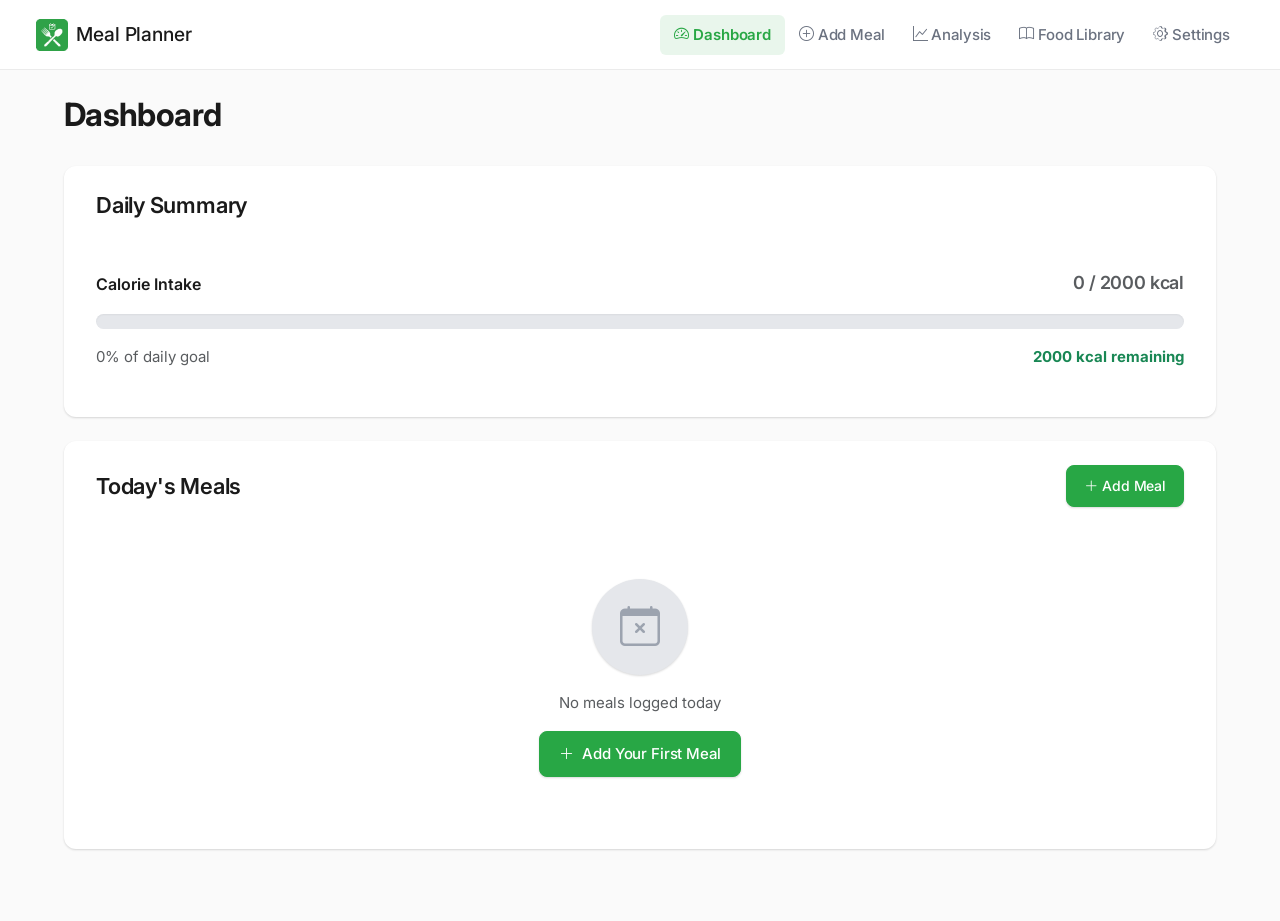
==== commit 28421c6c: "Make acomponent responsive" ====
--- a/index.html
+++ b/index.html
@@ -17,7 +17,7 @@
         <div class="container-fluid">
             <a class="navbar-brand d-flex align-items-center" href="index.html">
                 <div class="brand-icon me-2">
-                    <i class="bi bi-fork-knife"></i>
+                    <img src="images/logo.svg" alt="Meal Planner Logo" width="32" height="32">
                 </div>
                 <span>Meal Planner</span>
             </a>
@@ -105,7 +105,7 @@
                         <!-- Empty State -->
                         <div class="empty-state text-center py-5" id="emptyState">
                             <div class="empty-icon mb-3">
-                                <i class="bi bi-fork-knife"></i>
+                                <i class="bi bi-calendar-x"></i>
                             </div>
                             <p class="text-muted mb-3">No meals logged today</p>
                             <a href="add-meal.html" class="btn btn-success btn-lg"
--- a/css/style.css
+++ b/css/style.css
@@ -43,7 +43,7 @@
 
 /* Typography Hierarchy */
 h1, .h1 {
-    font-size: 2.25rem;
+    font-size: 1.75rem;
     font-weight: 700;
     line-height: 1.2;
     letter-spacing: -0.02em;
@@ -52,7 +52,7 @@
 }
 
 h2, .h2 {
-    font-size: 1.75rem;
+    font-size: 1.25rem;
     font-weight: 600;
     line-height: 1.3;
     letter-spacing: -0.01em;
@@ -61,7 +61,7 @@
 }
 
 h3, .h3 {
-    font-size: 1.375rem;
+    font-size: 1.125rem;
     font-weight: 600;
     line-height: 1.4;
     color: var(--text-primary);
@@ -83,7 +83,7 @@
 }
 
 body, p {
-    font-size: 1rem;
+    font-size: 0.9375rem;
     font-weight: 400;
     line-height: 1.6;
     color: var(--text-primary);
@@ -94,6 +94,7 @@
     padding: 0.75rem var(--spacing-md);
     background-color: var(--white) !important;
     border-bottom: 1px solid rgba(0, 0, 0, 0.08);
+    min-height: 70px; /* Ensure consistent navbar height */
 }
 
 .navbar-brand {
@@ -101,6 +102,7 @@
     font-size: 1.2rem;
     letter-spacing: -0.005em;
     color: var(--text-primary) !important;
+    white-space: nowrap; /* Prevent brand name wrapping */
 }
 
 .brand-icon {
@@ -113,6 +115,7 @@
     justify-content: center;
     color: white;
     font-size: 1.1rem;
+    flex-shrink: 0; /* Prevent icon shrinking */
 }
 
 .nav-link {
@@ -122,6 +125,7 @@
     font-size: 0.9375rem;
     letter-spacing: -0.01em;
     color: var(--text-secondary) !important;
+    white-space: nowrap; /* Prevent nav link text wrapping */
 }
 
 .nav-link:hover {
@@ -139,6 +143,8 @@
     border: none;
     padding: 0.25rem 0.5rem;
     background-color: transparent;
+    min-height: 44px; /* Touch-friendly size */
+    min-width: 44px;
 }
 
 .navbar-toggler-icon {
@@ -148,6 +154,30 @@
 .navbar-toggler:focus {
     outline: none;
     background-color: rgba(0, 0, 0, 0.05);
+}
+
+/* Mobile navbar improvements */
+@media (max-width: 768px) {
+    .navbar {
+        padding: 0.5rem var(--spacing-sm);
+        min-height: 60px;
+    }
+
+    .navbar-collapse {
+        margin-top: 1rem;
+        padding-top: 1rem;
+        border-top: 1px solid rgba(0, 0, 0, 0.08);
+    }
+
+    .navbar-nav {
+        gap: 0.25rem;
+    }
+
+    .nav-link {
+        padding: 0.75rem 1rem !important;
+        font-size: 0.9375rem;
+        justify-content: center;
+    }
 }
 
 /* Main Content */
@@ -192,6 +222,56 @@
     color: var(--text-primary);
     margin-bottom: var(--spacing-md);
     letter-spacing: -0.01em;
+    word-wrap: break-word;
+    overflow-wrap: break-word;
+}
+
+/* Mobile card optimizations */
+@media (max-width: 768px) {
+    .card {
+        margin-bottom: var(--spacing-sm);
+        border-radius: var(--radius-sm); /* Slightly smaller radius on mobile */
+    }
+
+    .card-body {
+        padding: var(--spacing-md);
+    }
+
+    .card-title {
+        margin-bottom: var(--spacing-sm);
+    }
+
+    /* Keep meal section heading and button inline on mobile */
+    .d-flex.justify-content-between.align-items-center.mb-4 {
+        gap: 1rem;
+        margin-bottom: 1.5rem !important;
+    }
+
+    .d-flex.justify-content-between.align-items-center.mb-4 .card-title {
+        margin-bottom: 0;
+        flex: 1;
+    }
+
+    /* Better button positioning in cards - keep inline */
+    .d-flex.justify-content-between.align-items-center.mb-4 .btn {
+        flex-shrink: 0;
+        white-space: nowrap;
+    }
+}
+
+@media (max-width: 576px) {
+    .card {
+        margin-bottom: var(--spacing-sm);
+    }
+
+    .card-body {
+        padding: 0.875rem;
+    }
+
+    .card-title {
+        font-size: 1.25rem;
+        line-height: 1.3;
+    }
 }
 
 .shadow-sm {
@@ -391,6 +471,7 @@
     line-height: 1.5;
     transition: all 0.2s ease;
     background-color: var(--white);
+    min-height: 44px; /* Touch-friendly height */
 }
 
 .form-control:focus,
@@ -403,6 +484,46 @@
 .form-control::placeholder {
     color: var(--text-muted);
     font-weight: 400;
+}
+
+/* Mobile form improvements */
+@media (max-width: 768px) {
+    .form-label {
+        font-size: 0.875rem;
+        margin-bottom: 0.5rem;
+    }
+
+    .form-control,
+    .form-select {
+        padding: 0.75rem;
+        font-size: 0.9375rem;
+        min-height: 48px; /* Larger touch targets on mobile */
+        border-radius: 8px; /* Slightly larger radius for mobile */
+    }
+
+    /* Better form layout on mobile */
+    .d-flex.gap-3 {
+        flex-direction: column !important;
+        gap: 1rem !important;
+    }
+
+    .d-flex.gap-3 > .flex-fill {
+        width: 100%;
+    }
+
+    /* Make goal update button full width on mobile */
+    .d-flex.gap-3.align-items-end .btn {
+        width: 100%;
+    }
+}
+
+@media (max-width: 576px) {
+    .form-control,
+    .form-select {
+        font-size: 0.9rem;
+        padding: 0.8125rem 0.875rem;
+        min-height: 50px;
+    }
 }
 
 /* Button Styles */
@@ -586,8 +707,38 @@
 
 /* Responsive Design */
 @media (max-width: 768px) {
+    /* Improved Typography Scaling */
+    h1, .h1 {
+        font-size: 1.25rem; /* 20px */
+        line-height: 1.3;
+    }
+
+    h2, .h2 {
+        font-size: 1.125rem; /* 18px */
+        line-height: 1.3;
+    }
+
+    h3, .h3 {
+        font-size: 1rem; /* 16px */
+        line-height: 1.4;
+    }
+
     .page-title {
-        font-size: 1.75rem;
+        font-size: 1.25rem;
+        line-height: 1.3;
+        margin-bottom: 1.5rem;
+    }
+
+    /* Better text handling */
+    body, p {
+        font-size: 0.9375rem;
+        line-height: 1.6;
+    }
+
+    .card-title {
+        font-size: 1.25rem;
+        line-height: 1.4;
+        margin-bottom: 1rem;
     }
 
     .card-body {
@@ -628,25 +779,65 @@
 
     .meal-name {
         font-size: 1.125rem;
+        line-height: 1.3;
+        word-wrap: break-word; /* Allow long meal names to wrap */
+        overflow-wrap: break-word;
     }
 
     .meal-calories {
         font-size: 1.25rem;
         margin-bottom: 0;
         text-align: left;
+        white-space: nowrap; /* Prevent calorie text wrapping */
     }
 
     .meal-actions {
         margin-top: 0;
+        flex-shrink: 0; /* Prevent action buttons from shrinking */
     }
 
     .meal-category {
         font-size: 0.75rem;
         padding: 0.25rem 0.625rem;
+        white-space: nowrap;
+        flex-shrink: 0;
     }
 }
 
 @media (max-width: 576px) {
+    /* Extra small screens - further typography reduction */
+    h1, .h1 {
+        font-size: 1.75rem; /* 28px */
+        line-height: 1.3;
+    }
+
+    h2, .h2 {
+        font-size: 1.375rem; /* 22px */
+        line-height: 1.3;
+    }
+
+    h3, .h3 {
+        font-size: 1.125rem; /* 18px */
+        line-height: 1.4;
+    }
+
+    .page-title {
+        font-size: 1.5rem;
+        line-height: 1.3;
+        margin-bottom: 1.25rem;
+    }
+
+    body, p {
+        font-size: 0.9rem;
+        line-height: 1.6;
+    }
+
+    .card-title {
+        font-size: 1.125rem;
+        line-height: 1.4;
+        margin-bottom: 0.875rem;
+    }
+
     .navbar-brand {
         font-size: 1.1rem;
     }
@@ -668,34 +859,61 @@
         font-size: 2.5rem;
     }
 
-    /* Mobile button adjustments */
+    /* Mobile button adjustments - prevent wrapping and ensure visibility */
     .btn {
         padding: 0.625rem 1.125rem;
         font-size: 0.875rem;
         min-height: 44px; /* Ensure touch-friendly size */
+        white-space: nowrap; /* Prevent text wrapping */
+        text-overflow: ellipsis; /* Handle overflow gracefully */
+        overflow: hidden;
+    }
+
+    .btn-lg {
+        padding: 0.75rem 1.25rem;
+        font-size: 0.9375rem;
+        min-height: 48px;
+        white-space: nowrap;
     }
 
     .btn-icon {
         width: 44px;
         height: 44px;
+        flex-shrink: 0; /* Prevent shrinking */
     }
 
     .filter-btn {
         min-width: 120px;
         padding: 0.625rem 1rem;
         font-size: 0.875rem;
+        white-space: nowrap;
+        margin-bottom: 0.5rem; /* Add spacing between stacked buttons */
     }
 
     .meal-category-btn {
-        padding: 0.3125rem 0.5rem;
+        padding: 0.375rem 0.625rem;
         font-size: 0.75rem;
-        min-width: 65px;
-    }
-
-    /* Prevent meal category buttons from wrapping in mobile */
+        min-width: 70px;
+        white-space: nowrap;
+        flex: 0 0 auto; /* Prevent flex shrinking */
+        margin-bottom: 0.25rem;
+    }
+
+    /* Better meal category button handling - 2x2 grid layout */
     .meal-categories-container {
-        flex-wrap: nowrap !important;
-        gap: 0.375rem !important;
+        display: grid !important;
+        grid-template-columns: repeat(2, 1fr) !important;
+        gap: 0.5rem !important;
+        justify-items: center;
+    }
+
+    .meal-category-btn {
+        width: 100%;
+        min-width: 75px;
+        max-width: none;
+        white-space: nowrap;
+        text-overflow: ellipsis;
+        overflow: hidden;
     }
 
     .meal-category-btn i {
@@ -840,20 +1058,85 @@
         height: 300px;
     }
 
+    /* Better filter button layout on tablets */
+    .d-flex.justify-content-center.align-items-center.gap-4 {
+        flex-direction: column !important;
+        gap: 1rem !important;
+        align-items: stretch !important;
+    }
+
+    /* Keep filter buttons inline on mobile */
+    .card-body .d-flex.justify-content-center.align-items-center.gap-4 {
+        flex-direction: row !important;
+        gap: 1rem !important;
+        align-items: center !important;
+        justify-content: center !important;
+        flex-wrap: wrap !important;
+    }
+
     .filter-btn {
         min-width: 140px;
+        max-width: 200px;
         padding: 0.875rem 1.5rem;
         font-size: 0.9375rem;
+        white-space: nowrap;
+        margin: 0 auto; /* Center buttons */
     }
 
     .filter-btn i {
         font-size: 1rem;
     }
 
+    /* Chart legend improvements */
+    .chart-legend {
+        gap: 1rem;
+        flex-wrap: wrap;
+        justify-content: center;
+    }
+
+    .legend-item {
+        min-width: 80px;
+        text-align: center;
+    }
+}
+
+@media (max-width: 576px) {
+    #weeklyChartContainer,
+    #monthlyChartContainer {
+        height: 250px;
+    }
+
+    .filter-btn {
+        min-width: 120px;
+        padding: 0.75rem 1.25rem;
+        font-size: 0.875rem;
+    }
+
+    /* Keep filter buttons inline on small screens */
+    .card-body .d-flex.justify-content-center.align-items-center.gap-4 {
+        flex-direction: row !important;
+        gap: 0.75rem !important;
+        align-items: center !important;
+        justify-content: center !important;
+        flex-wrap: wrap !important;
+    }
+
+    .chart-legend {
+        gap: 0.75rem;
+    }
+
+    .legend-item {
+        min-width: 70px;
+        font-size: 0.875rem;
+    }
+}
+
     .meal-category-btn {
         min-width: 90px;
+        max-width: 140px;
         padding: 0.5rem 0.75rem;
         font-size: 0.8125rem;
+        white-space: nowrap;
     }
 
     .meal-category-btn i {
@@ -865,6 +1148,14 @@
     .btn {
         padding: 0.5625rem 1.0625rem;
         font-size: 0.875rem;
+        white-space: nowrap;
+        min-height: 42px;
+    }
+
+    .btn-lg {
+        padding: 0.6875rem 1.1875rem;
+        font-size: 0.9375rem;
+        min-height: 46px;
     }
 
     /* Tablet meal item adjustments */
@@ -875,14 +1166,18 @@
 
     .meal-name {
         font-size: 1.1875rem;
+        word-wrap: break-word;
+        overflow-wrap: break-word;
     }
 
     .meal-calories {
         font-size: 1.3125rem;
+        white-space: nowrap;
     }
 
     .meal-actions {
         margin-top: var(--spacing-xs);
+        flex-shrink: 0;
     }
 }
 
@@ -902,6 +1197,23 @@
 /* Container spacing */
 .container {
     max-width: 1200px;
+    padding-left: var(--spacing-md);
+    padding-right: var(--spacing-md);
+}
+
+/* Mobile container adjustments */
+@media (max-width: 768px) {
+    .container {
+        padding-left: var(--spacing-sm);
+        padding-right: var(--spacing-sm);
+    }
+}
+
+@media (max-width: 576px) {
+    .container {
+        padding-left: 0.75rem;
+        padding-right: 0.75rem;
+    }
 }
 
 /* Additional spacing utilities */
@@ -915,6 +1227,35 @@
 
 .p-spacing-md {
     padding: var(--spacing-md);
+}
+
+/* Mobile-specific spacing adjustments */
+@media (max-width: 768px) {
+    .mb-spacing-md {
+        margin-bottom: 1rem;
+    }
+
+    .mb-spacing-lg {
+        margin-bottom: 1.5rem;
+    }
+
+    .p-spacing-md {
+        padding: 1rem;
+    }
+}
+
+@media (max-width: 576px) {
+    .mb-spacing-md {
+        margin-bottom: 0.875rem;
+    }
+
+    .mb-spacing-lg {
+        margin-bottom: 1.25rem;
+    }
+
+    .p-spacing-md {
+        padding: 0.875rem;
+    }
 }
 
 /* Data Management Section Styles */
@@ -970,20 +1311,57 @@
     .clear-section {
         padding: var(--spacing-sm) 0;
     }
-    
+
     .export-section {
         padding-bottom: var(--spacing-md);
     }
-    
+
+    /* Better row layout for export options */
+    .row.g-3.mb-4 {
+        --bs-gutter-x: 1rem;
+        --bs-gutter-y: 1rem;
+    }
+
+    .row.g-3.mb-4 .col-md-6 {
+        margin-bottom: 1rem;
+    }
+
     .export-section .btn-lg,
     .clear-section .btn-lg {
         width: 100%;
         min-width: auto;
-    }
-    
+        margin-top: 0.5rem;
+    }
+
     .export-section h5,
     .clear-section h5 {
         font-size: 1rem;
+        margin-bottom: 0.75rem;
+    }
+
+    /* Better form text spacing */
+    .form-text {
+        margin-top: 0.25rem;
+        font-size: 0.8125rem;
+    }
+}
+
+@media (max-width: 576px) {
+    /* Stack export options vertically on very small screens */
+    .row.g-3.mb-4 {
+        --bs-gutter-x: 0;
+        --bs-gutter-y: 0.75rem;
+    }
+
+    .row.g-3.mb-4 .col-md-6 {
+        width: 100%;
+        margin-bottom: 0.75rem;
+    }
+
+    .export-section .btn-lg,
+    .clear-section .btn-lg {
+        font-size: 0.875rem;
+        padding: 0.75rem 1rem;
     }
 }
 
